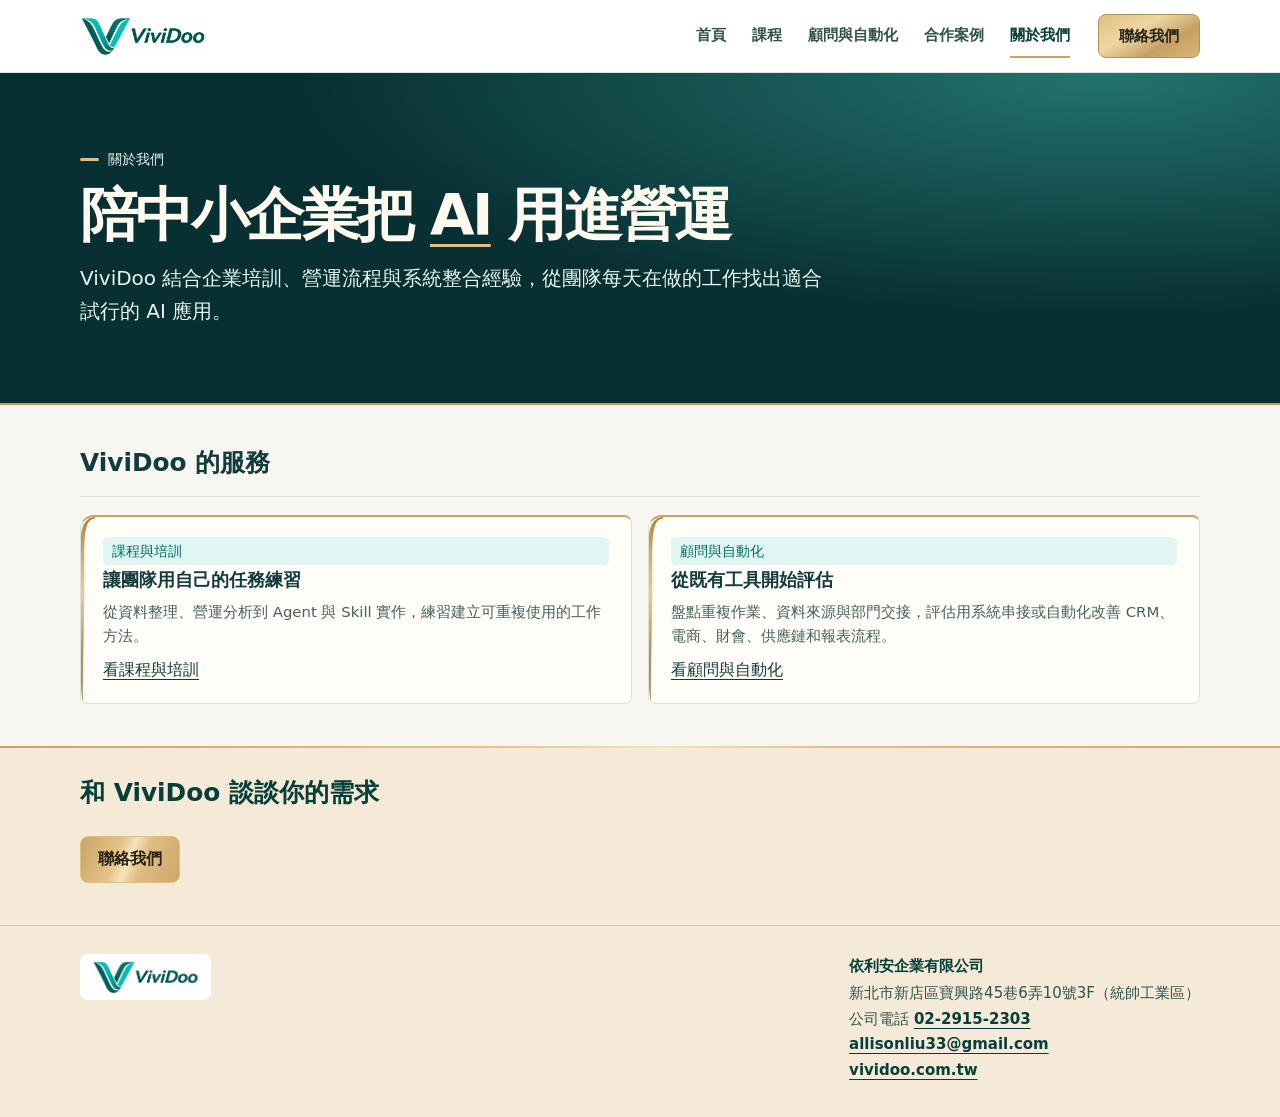
==== about.html @ 04284667 "改為 ViviDoo 六頁網站：統一 Logo、頁首、內容寬度與頁尾 首頁、課程、顧問與自動化、合作案例、關於我們、聯絡我們共用 site-shell.css。 取代原本的單頁版（index.html" ====
<!doctype html>
<html lang="zh-Hant-TW">
<head>
<meta charset="utf-8">
<meta name="viewport" content="width=device-width, initial-scale=1">
<title>ViviDoo｜關於我們</title>
<style>
:root{color-scheme:light;--ink:#143d36;--muted:#3d5e57;--line:#dcece7;--paper:#f9faf6;--hero:#edf4ef}
*{box-sizing:border-box}
body{margin:0;background:var(--paper);color:var(--ink);font-family:system-ui,"PingFang TC",sans-serif;line-height:1.65}
a{color:inherit;text-underline-offset:.25em}
.wrap{width:min(1060px,calc(100% - 48px));margin:auto}
header{border-bottom:1px solid var(--line)}
.bar,.section-heading{display:flex;align-items:center;justify-content:space-between;gap:16px;flex-wrap:wrap}
.bar{min-height:66px}
.logo{display:inline-flex;align-items:center}
.logo img{display:block;width:auto;height:42px;max-width:140px;object-fit:contain}
nav{display:flex;gap:22px;font-size:.92rem}
.hero{background:radial-gradient(ellipse at 86% 0%, #23736e, transparent 52%), #082f32;color:#fff;padding:clamp(34px,6vw,75px) 0}
.eyebrow,.category,.note{color:var(--muted);font-size:.86rem}
h1,h2,h3,p{margin:0}
h1{font-size:clamp(2.1rem,5vw,4rem);letter-spacing:-.045em;line-height:1.18;margin:.2em 0}
.lead{max-width:38em;color:#e7f4ef}
.actions{display:flex;flex-wrap:wrap;gap:12px;margin-top:22px}
.button{display:inline-flex;align-items:center;padding:9px 17px;border:1px solid var(--ink);border-radius:8px;text-decoration:none;font-weight:650}
.primary{color:white;background:var(--ink)}
section[id]{scroll-margin-top:20px}
.list{padding:38px 0 42px}
.section-heading{border-bottom:1px solid var(--line);padding-bottom:12px;align-items:baseline}
h2{font-size:1.55rem}
.course{display:grid;grid-template-columns:112px minmax(0,1fr);gap:16px;padding:17px 0;border-bottom:1px solid var(--line)}
.category{padding-top:4px}
h3{font-size:1.12rem}
.course p:not(.category),details{font-size:.93rem;color:var(--muted)}
.course p+p{margin-top:2px}
details{margin-top:6px}
summary{width:fit-content;cursor:pointer;color:var(--ink);font-weight:650}
details ol{margin:8px 0 0;padding-inline-start:1.5em}
.contact{padding:25px 0 42px;background:var(--hero)}
.contact p{margin:4px 0 10px;color:var(--muted)}
@media(max-width:540px){.wrap{width:calc(100% - 32px)}.course{grid-template-columns:1fr;gap:3px}.category{padding:0}.section-heading{gap:3px}.bar{padding:8px 0}nav{gap:12px}}

:root{--champagne:#dfbf83;--champagne-line:#ad8649}
.hero .eyebrow{color:#e7f4ef;display:flex;align-items:center;gap:9px}
.hero .eyebrow::before{content:"";width:19px;height:3px;background:var(--champagne-line);border-radius:2px}
.primary{background:var(--champagne);color:#252318;border-color:var(--champagne)}
.hero .button:not(.primary){border-color:#79c7b8;color:#fff}
.hero h1 em{font-style:normal;text-decoration:underline;text-decoration-color:var(--champagne);text-decoration-thickness:.055em;text-underline-offset:.15em}
.contact{border-top:2px solid #c7aa75}
.section-heading{border-bottom-color:var(--champagne-line)}

.list .section-heading{margin-bottom:18px}
.course{margin-bottom:14px;padding:20px 22px;background:#fff;border:1px solid var(--line);border-inline-start:3px solid var(--champagne-line);border-radius:10px}
.course:last-child{margin-bottom:0}
.course h3{margin-bottom:5px}
.course p+p{margin-top:5px}
.course details{margin-top:10px}
@media(max-width:540px){.course{padding:16px;gap:6px}}

/* ViviDoo brand palette */
:root{--ink:#123c3b;--muted:#45605c;--paper:#f8f6f0;--line:#d8e2dc;--hero:#edf3ee;--brand-teal:#00685f;--champagne:#dfbf83;--champagne-line:#ad8649}
header{background:#fff}
.hero{background:radial-gradient(ellipse at 86% 0%,#17605b,transparent 65%),#082f32}
.hero .eyebrow::before{background:var(--champagne)}
.hero .button:not(.primary){border-color:#85b9ae}
.section-heading{border-bottom-color:var(--line)}
.course{position:relative;overflow:hidden;border:0;border-top:1px solid var(--champagne-line)}
.course::before{content:"";position:absolute;inset-block:0;inset-inline-start:0;width:4px;background:var(--champagne-line);border-radius:50% / 48%;pointer-events:none}
.category,summary{color:var(--brand-teal)}
.contact{border-top-color:var(--champagne-line)}
nav{flex-wrap:wrap;column-gap:20px;row-gap:5px}
nav [aria-current="page"]{text-decoration:underline;text-decoration-color:#ad8649;text-underline-offset:6px}
.logo img{display:block;height:58px;width:auto;max-width:140px;object-fit:contain}
address{font-style:normal}
@media(max-width:620px){.bar{gap:6px;padding-block:8px}nav{column-gap:12px}}
</style>
<link rel="stylesheet" href="./brand.css">
<link rel="stylesheet" href="./course-theme.css">
<style>
body { background:#f8f6f0; }
main > .hero + .about-services { background:#f8f6f0; box-shadow:none; clip-path:none; }
.about-grid { display:grid; grid-template-columns:repeat(2,minmax(0,1fr)); gap:16px; margin-top:16px; }
.about-grid .course { display:block; margin:0; background:#fffdf8; border:1px solid #d8e2dc; border-top:2px solid #c6a469; }
.about-grid .course::before { content:none; }
.about-grid a { display:inline-block; margin-top:8px; }
@media(max-width:650px) { .about-grid { grid-template-columns:1fr; } }
</style>
<link rel="stylesheet" href="./site-shell.css">
</head>
<body>
<header class="site-header"><div class="wrap site-bar"><a class="site-logo" href="./index.html"><img src="./vividoo-logo-horizontal.png" width="126" height="40" alt="ViviDoo 首頁"></a><nav class="site-nav" aria-label="主選單"><a href="./index.html">首頁</a><a href="./courses.html">課程</a><a href="./consulting.html">顧問與自動化</a><a href="./cases.html">合作案例</a><a href="./about.html" aria-current="page">關於我們</a></nav><a class="site-contact" href="./contact.html">聯絡我們</a></div></header>
<main><section class="hero"><div class="wrap"><p class="eyebrow">關於我們</p><h1>陪中小企業把 <em>AI</em> 用進營運</h1><p class="lead">ViviDoo 結合企業培訓、營運流程與系統整合經驗，從團隊每天在做的工作找出適合試行的 AI 應用。</p></div></section>
<section class="wrap list about-services"><div class="section-heading"><h2>ViviDoo 的服務</h2></div>
<div class="about-grid">
<article class="course"><p class="category">課程與培訓</p><div><h3>讓團隊用自己的任務練習</h3><p>從資料整理、營運分析到 Agent 與 Skill 實作，練習建立可重複使用的工作方法。</p><a href="./courses.html">看課程與培訓</a></div></article>
<article class="course"><p class="category">顧問與自動化</p><div><h3>從既有工具開始評估</h3><p>盤點重複作業、資料來源與部門交接，評估用系統串接或自動化改善 CRM、電商、財會、供應鏈和報表流程。</p><a href="./consulting.html">看顧問與自動化</a></div></article>
</div></section><section class="contact"><div class="wrap"><h2>和 ViviDoo 談談你的需求</h2><div class="actions"><a class="button primary" href="./contact.html">聯絡我們</a></div></div></section></main>
<footer class="site-footer"><div class="wrap site-footer-grid"><a class="site-logo" href="./index.html"><img src="./vividoo-logo-horizontal.png" width="126" height="40" alt="ViviDoo 首頁"></a><div><p class="site-company">依利安企業有限公司</p><address>新北市新店區寶興路45巷6弄10號3F（統帥工業區）<br>公司電話 <a href="tel:+886229152303">02-2915-2303</a><br><a href="mailto:allisonliu33@gmail.com">allisonliu33@gmail.com</a><br><a href="https://vividoo.com.tw">vividoo.com.tw</a></address></div></div></footer></body></html>
---- brand.css ----
:root {
  --brand-deep: #034b49;
  --brand-teal: #006e67;
  --brand-bright: #00b4aa;
  --ink: #123c3b;
  --paper: #faf9f5;
  --hero: #edf5f2;
  --champagne: #dfbf83;
  --champagne-line: #ad8649;
}

body { background: var(--paper); color: var(--ink); }
header { background: #fff; }
.hero-band, main > .hero {
  background: radial-gradient(ellipse at 86% 0%, var(--brand-teal), transparent 65%), var(--brand-deep);
}
.hero-band figure::before {
  border-color: color-mix(in srgb, var(--brand-bright) 55%, transparent);
}
.hero h1 em { text-decoration-color: var(--champagne); }
.hero-band .button, footer .button, .primary {
  background: var(--champagne);
  color: #252318;
}
.experience-band, .proof, .contact { background: var(--hero); }
.experience-band { border-top-color: var(--champagne-line); }
.experience-label, .category { color: var(--brand-teal); }
#services .card, footer, .contact { border-top-color: var(--champagne-line); }
nav [aria-current="page"] { text-decoration-color: var(--champagne-line); }

/* Brighter teal from the logo, used on light surfaces and small details. */
:root { --aqua-wash: #e1f6f2; }
.experience-band, .contact { background: var(--aqua-wash); }
.category {
  justify-self: start;
  align-self: start;
  padding: 3px 9px;
  border-radius: 5px;
  background: var(--aqua-wash);
}
.hero .button:not(.primary) { border-color: #63d4c8; }

/* One continuous corner: a fine top edge with a softly tapered left edge. */
.course {
  border: 0;
  border-radius: 14px 8px 8px 8px;
}
.course::before {
  inset: 0;
  width: auto;
  border-radius: inherit;
  background: none;
  border-top: 1px solid var(--champagne-line);
}
.course::after {
  content: "";
  position: absolute;
  inset: 0 auto 0 0;
  width: 14px;
  pointer-events: none;
  background: url("./gold-corner.svg") left top / 14px 100% no-repeat;
}

/* Keep the brighter blue-green between the deep teal opening and closing. */
:root {
  --aqua-panel: #bceee7;
  --gold-sheen: linear-gradient(112deg, #c9a267, #e4c487 37%, #f5e3b9 49%, #dfbd82 62%, #cda66a);
}
.experience-band, .proof { background: var(--aqua-panel); }
main > .list:first-of-type,
main > .hero + .list {
  background: var(--aqua-panel);
  box-shadow: 0 0 0 100vmax var(--aqua-panel);
  clip-path: inset(0 -100vmax);
}
.hero-band .button, footer .button, .primary { background: var(--gold-sheen); }
footer, .contact {
  color: #f6fffc;
  background: var(--brand-deep);
  border-top: 2px solid transparent;
  border-image: var(--gold-sheen) 1;
}
footer p, .contact p { color: #d9f2ed; }

.system-hero {
  display: grid;
  grid-template-columns: minmax(0, 1fr) minmax(0, .9fr);
  align-items: center;
  gap: clamp(24px, 5vw, 64px);
}
.system-panel {
  color: #f6fffc;
  padding: clamp(17px, 3vw, 30px);
  border: 1px solid #94d8ca55;
  border-radius: 20px;
  background: #ffffff0e;
}
.system-panel h2 { margin: 0 0 15px; font-size: 1.15rem; color: #a9eee3; }
.system-steps {
  display: grid;
  grid-template-columns: repeat(2, minmax(0, 1fr));
  gap: 10px;
  list-style: none;
  padding: 0;
  margin: 0 0 12px;
}
.system-steps li, .system-result {
  padding: 12px 14px;
  border-radius: 12px;
  background: #ffffff10;
}
.system-result {
  background: url("./gold-corner.svg") left top / 14px 100% no-repeat, #ffffff10;
  padding-inline-start: 19px;
}
.system-panel .system-result p { margin: 4px 0 0; color: #dbf3ef; }
@media (max-width: 720px) { .system-hero { grid-template-columns: 1fr; } }
---- course-theme.css ----
:root {
  --course-gold: linear-gradient(#c6a469, #d2b47e 45%, #bf9d61);
}
main > .hero {
  background: radial-gradient(ellipse at 86% 0%, #23736e, transparent 52%), #082f32;
  color: #fffaf0;
  border-bottom: 2px solid #c6a469;
  border-image: var(--course-gold) 1;
}
main > .hero h1 { color: #fffaf0; font-size: clamp(36px, 4.5vw, 62px); }
main > .hero .eyebrow, main > .hero .lead { color: #e7f4ef; }
main > .hero .lead { font-size: clamp(17px, 2vw, 20px); }
main > .hero .actions .primary {
  background: linear-gradient(150deg, #dfbf80, #efd7a4 37%, #c5a064 68%, #d8b77c);
  color: #252318;
  border-color: #b58f53;
}
main > .hero .actions .button:not(.primary) {
  background: transparent;
  color: #fffaf0;
  border-color: #85b9ae;
}

.service-group {
  background: #eaf4ef;
  border-radius: 14px;
  padding: clamp(14px, 2.4vw, 25px);
  margin-block: 14px;
}
.service-group:nth-of-type(even), main > .contact {
  background: #f4ead7;
}
.service-group > article {
  background: #fffdf8;
  border: 1px solid #d8e2dc;
  border-top: 2px solid #c6a469;
  border-radius: 10px;
}
main > .contact { color: #063e39; }
main > .contact p { color: #31534f; }
---- site-shell.css ----
/* ViviDoo 全站共用：頁首、內容寬度、頁尾。
   每頁在 </head> 前最後載入，六頁用同一套。 */
:root { --site-gutter: 24px; }

.wrap {
  width: min(1120px, calc(100% - var(--site-gutter) * 2));
  margin-inline: auto;
}

/* 頁首 */
.site-header {
  background: #fff;
  border-bottom: 1px solid #dce7e2;
}
.site-header .site-bar {
  display: flex;
  align-items: center;
  flex-wrap: nowrap;
  gap: 28px;
  min-height: 72px;
  padding: 0;
}
.site-header .site-logo {
  display: flex;
  align-items: center;
  min-height: 44px;
  flex: none;
}
.site-header .site-logo img {
  display: block;
  width: 126px;
  height: 40px;
  max-width: none;
  margin: 0;
  object-fit: contain;
}
.site-header .site-nav {
  display: flex;
  align-items: center;
  flex-wrap: nowrap;
  gap: 26px;
  margin-inline-start: auto;
  font-size: 15px;
  font-weight: 600;
  line-height: 1.5;
}
.site-header .site-nav a {
  padding: 10px 0;
  border-bottom: 2px solid transparent;
  color: #31534f;
  font-weight: 600;
  text-decoration: none;
  white-space: nowrap;
}
.site-header .site-nav a:hover { color: #063e39; }
.site-header .site-nav a[aria-current="page"] {
  color: #063e39;
  border-bottom-color: #c6a469;
  text-decoration: none;
}
.site-header .site-contact,
.site-cta .site-contact {
  display: inline-flex;
  align-items: center;
  flex: none;
  height: 44px;
  padding: 0 20px;
  border: 1px solid #b58f53;
  border-radius: 8px;
  background: linear-gradient(150deg, #dfbf80, #efd7a4 37%, #c5a064 68%, #d8b77c);
  box-shadow: none;
  color: #252318;
  font-size: 15px;
  font-weight: 700;
  line-height: 1;
  text-decoration: none;
  white-space: nowrap;
}
.site-header a:focus-visible,
.site-footer a:focus-visible,
.site-cta a:focus-visible {
  outline: 3px solid #008679;
  outline-offset: 3px;
}

/* 首頁底部洽詢區 */
.site-cta {
  background: #f4ead7;
  border-top: 2px solid #c6a469;
  color: #063e39;
  padding: 40px 0 34px;
}
.site-cta h2 { margin: 0 0 6px; }
.site-cta p { margin: 0 0 16px; color: #31534f; }
.site-cta .site-contact { height: 48px; padding: 0 24px; font-size: 16px; }

/* 頁尾：公司資訊 */
footer.site-footer {
  background: #f4ead7;
  border: 0;
  border-top: 1px solid #dcc9a0;
  border-image: none;
  color: #063e39;
  padding: 28px 0 34px;
  font-size: 15px;
  line-height: 1.7;
}
.site-footer .site-footer-grid {
  display: flex;
  flex-wrap: wrap;
  align-items: flex-start;
  justify-content: space-between;
  gap: 18px 48px;
}
.site-footer .site-logo {
  display: inline-flex;
  align-items: center;
  min-height: 44px;
  padding: 6px 12px;
  border-radius: 8px;
  background: #fff;
}
.site-footer .site-logo img {
  display: block;
  width: 107px;
  height: 34px;
  max-width: none;
  margin: 0;
}
.site-footer .site-company { margin: 0 0 2px; font-weight: 700; color: #063e39; }
.site-footer address { font-style: normal; color: #31534f; }
.site-footer address a { color: #063e39; font-weight: 700; overflow-wrap: anywhere; }

/* 手機：頁首兩列 */
@media (max-width: 760px) {
  .site-header .site-bar {
    flex-wrap: wrap;
    gap: 0;
    min-height: 0;
  }
  .site-header .site-logo { order: 1; height: 60px; }
  .site-header .site-logo img { width: 107px; height: 34px; }
  .site-header .site-contact {
    order: 2;
    margin-inline-start: auto;
    padding: 0 16px;
  }
  .site-header .site-nav {
    order: 3;
    flex: 0 0 auto;
    width: calc(100% + var(--site-gutter) * 2);
    margin-inline: calc(var(--site-gutter) * -1);
    padding-inline: var(--site-gutter);
    box-sizing: border-box;
    height: 48px;
    justify-content: space-between;
    gap: 14px;
    border-top: 1px solid #dce7e2;
    font-size: 14px;
    overflow-x: auto;
  }
}
@media (max-width: 540px) {
  :root { --site-gutter: 16px; }
}
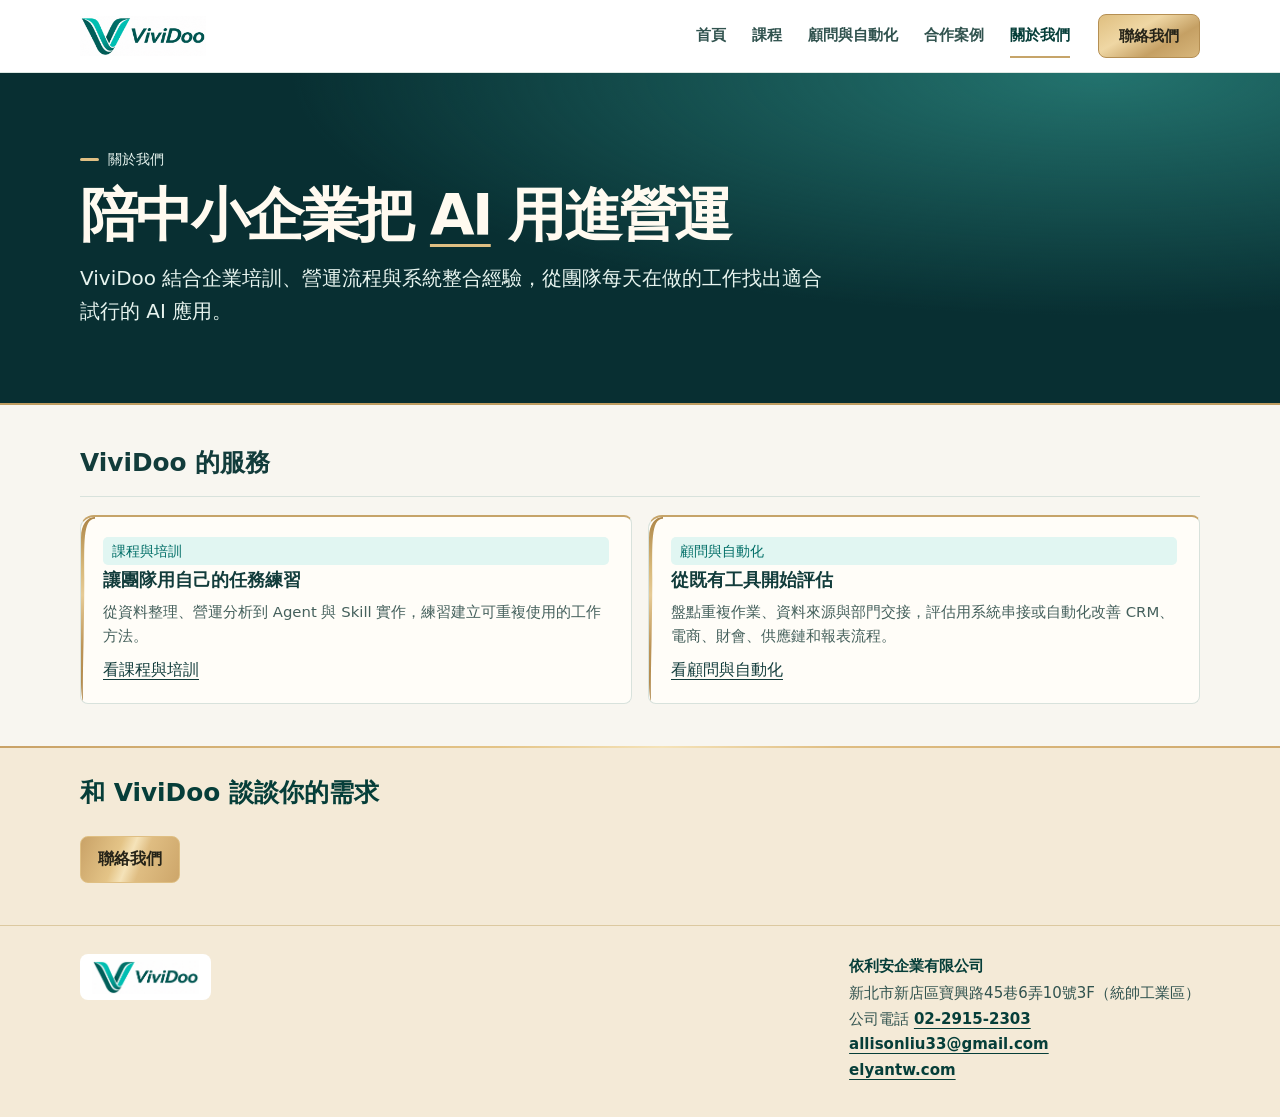
==== commit c6efb5a7: "頁尾網址改為 elyantw.com Co-Authored-By: Claude Fable 5.2 <noreply@anthropic.com>" ====
--- a/about.html
+++ b/about.html
@@ -95,4 +95,4 @@
 <article class="course"><p class="category">課程與培訓</p><div><h3>讓團隊用自己的任務練習</h3><p>從資料整理、營運分析到 Agent 與 Skill 實作，練習建立可重複使用的工作方法。</p><a href="./courses.html">看課程與培訓</a></div></article>
 <article class="course"><p class="category">顧問與自動化</p><div><h3>從既有工具開始評估</h3><p>盤點重複作業、資料來源與部門交接，評估用系統串接或自動化改善 CRM、電商、財會、供應鏈和報表流程。</p><a href="./consulting.html">看顧問與自動化</a></div></article>
 </div></section><section class="contact"><div class="wrap"><h2>和 ViviDoo 談談你的需求</h2><div class="actions"><a class="button primary" href="./contact.html">聯絡我們</a></div></div></section></main>
-<footer class="site-footer"><div class="wrap site-footer-grid"><a class="site-logo" href="./index.html"><img src="./vividoo-logo-horizontal.png" width="126" height="40" alt="ViviDoo 首頁"></a><div><p class="site-company">依利安企業有限公司</p><address>新北市新店區寶興路45巷6弄10號3F（統帥工業區）<br>公司電話 <a href="tel:+886229152303">02-2915-2303</a><br><a href="mailto:allisonliu33@gmail.com">allisonliu33@gmail.com</a><br><a href="https://vividoo.com.tw">vividoo.com.tw</a></address></div></div></footer></body></html>+<footer class="site-footer"><div class="wrap site-footer-grid"><a class="site-logo" href="./index.html"><img src="./vividoo-logo-horizontal.png" width="126" height="40" alt="ViviDoo 首頁"></a><div><p class="site-company">依利安企業有限公司</p><address>新北市新店區寶興路45巷6弄10號3F（統帥工業區）<br>公司電話 <a href="tel:+886229152303">02-2915-2303</a><br><a href="mailto:allisonliu33@gmail.com">allisonliu33@gmail.com</a><br><a href="https://elyantw.com">elyantw.com</a></address></div></div></footer></body></html>
